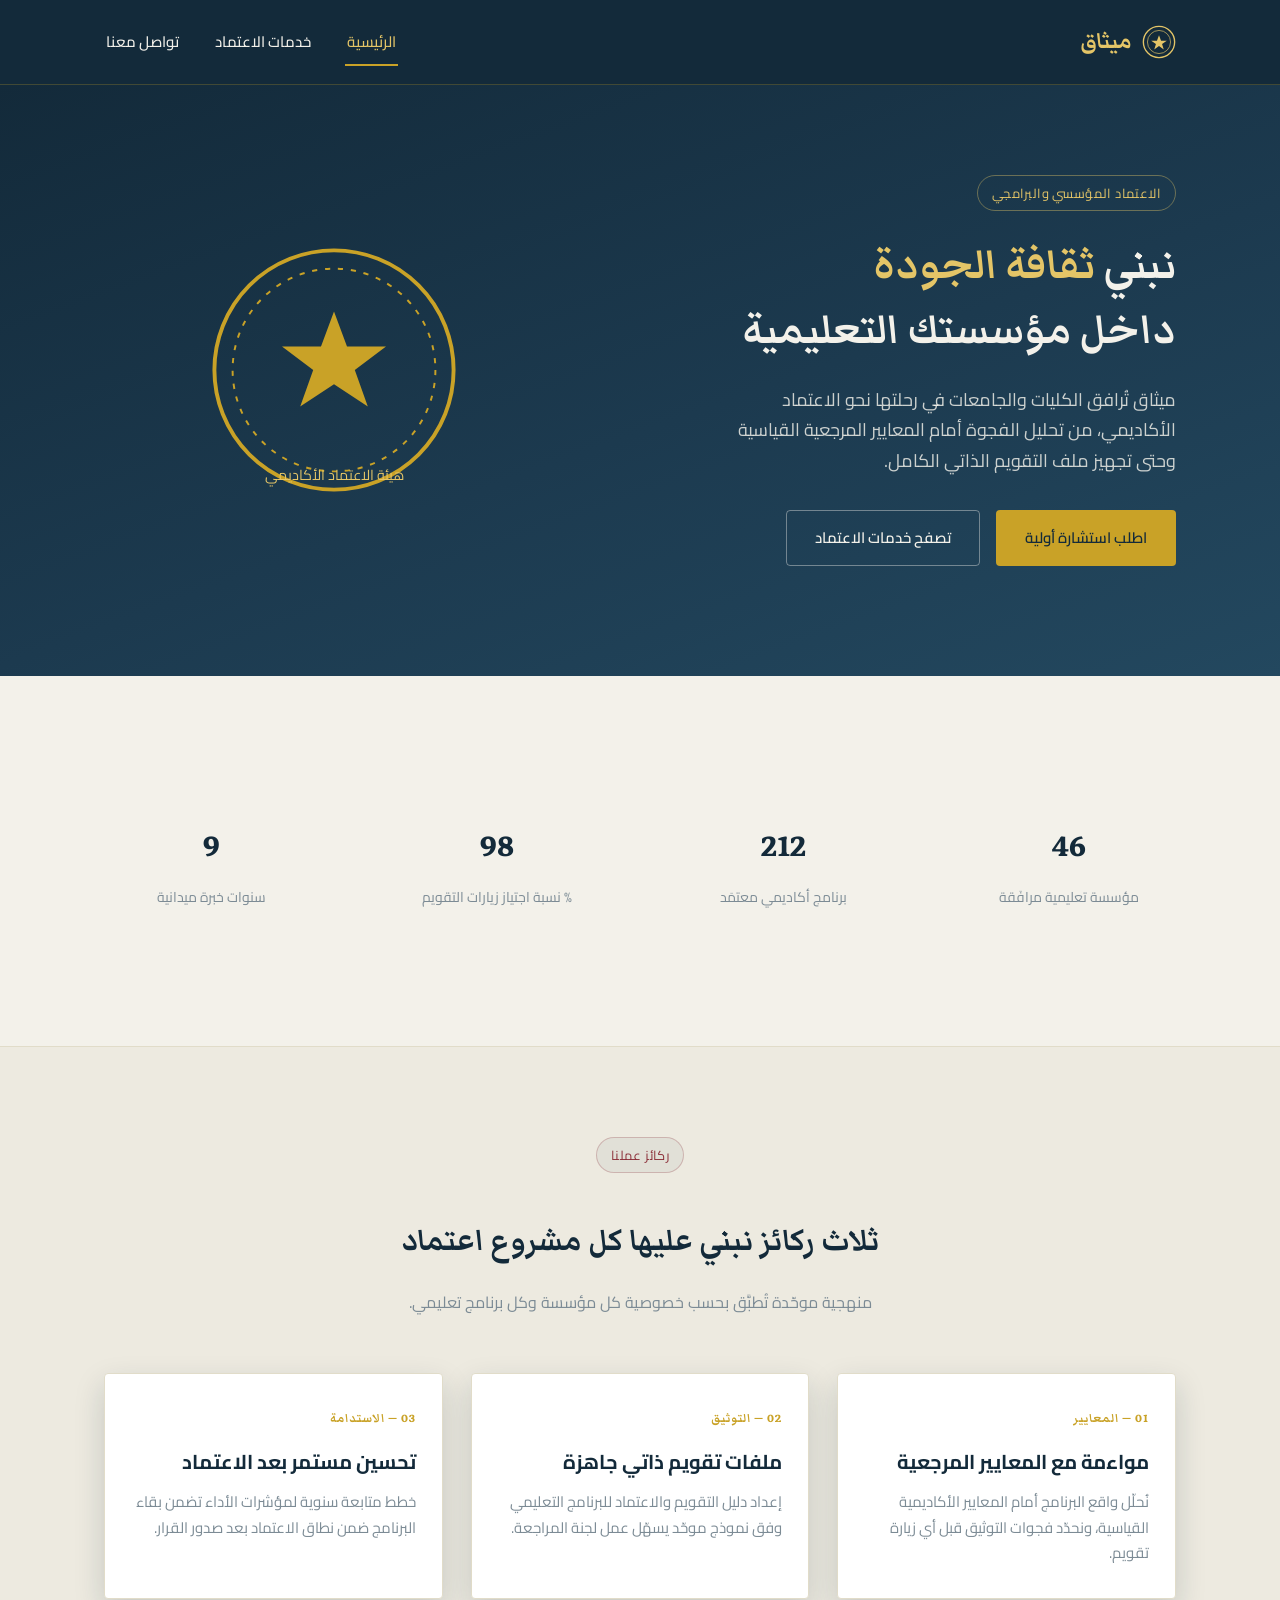
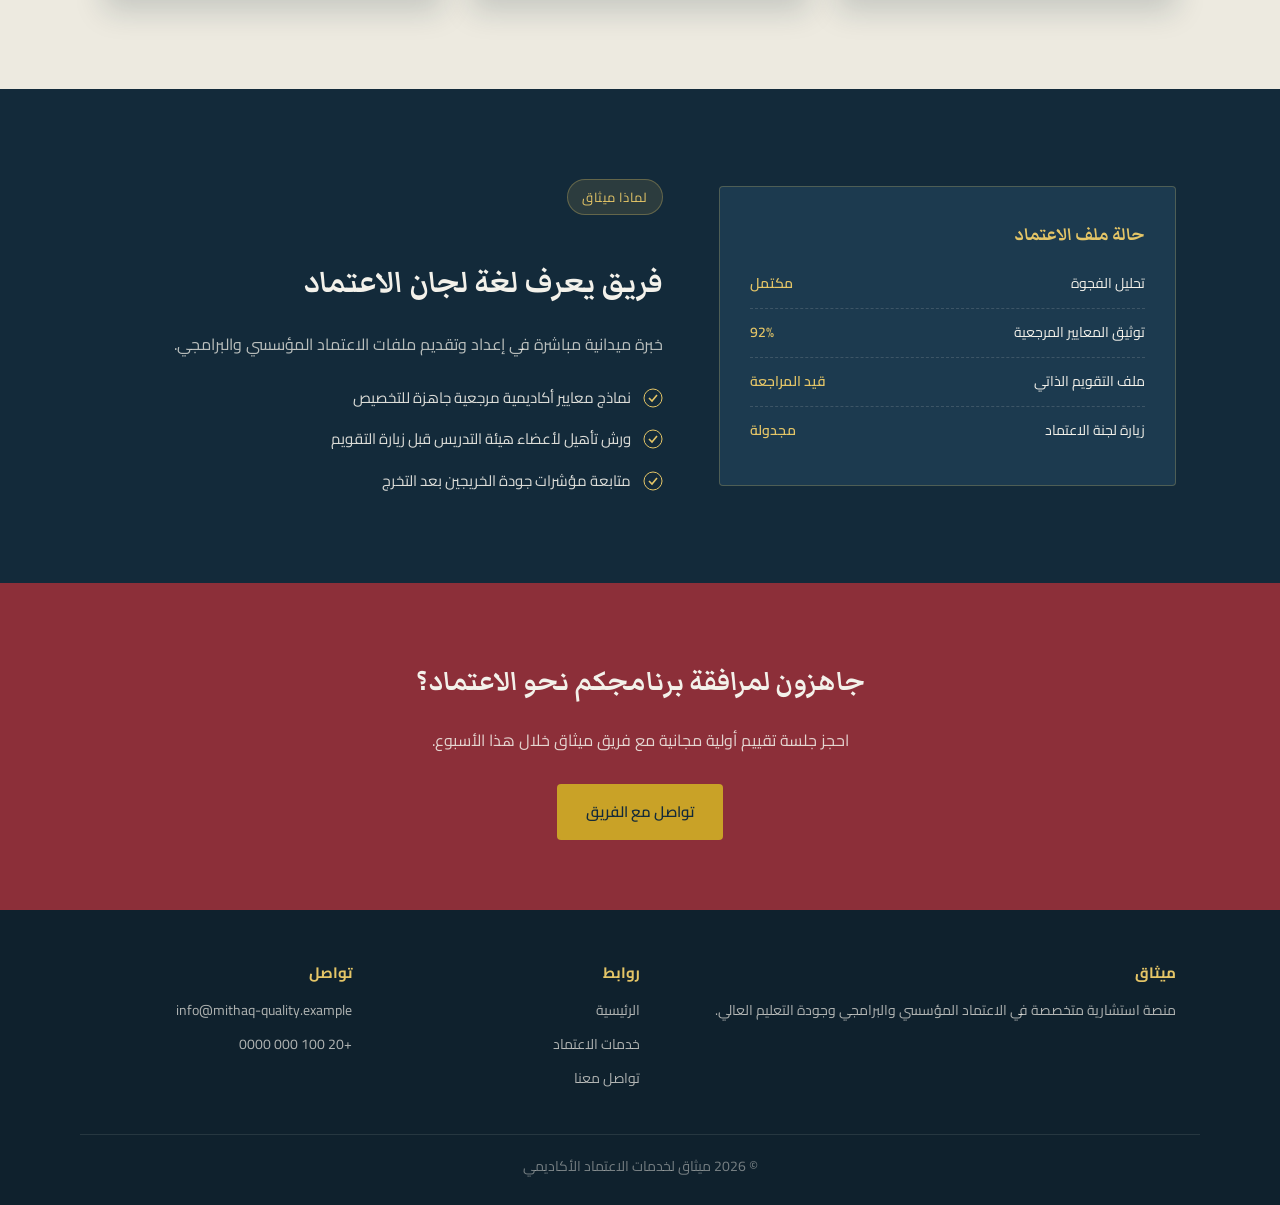
==== index.html @ 863b6e29 "up" ====
<!DOCTYPE html>
<html lang="ar" dir="rtl">
<head>
<meta charset="UTF-8">
<meta name="viewport" content="width=device-width, initial-scale=1.0">
<title>ميثاق | منصة الاعتماد المؤسسي والبرامجي</title>
<link rel="stylesheet" href="css/style.css">
</head>
<body>

<header class="site-header">
  <div class="header-inner">
    <a href="index.html" class="brand">
      <svg class="seal-mini" viewBox="0 0 100 100" fill="none"><circle cx="50" cy="50" r="46" stroke="#E4C567" stroke-width="4"/><circle cx="50" cy="50" r="34" stroke="#E4C567" stroke-width="2"/><path d="M50 30 L56 46 L73 46 L59 56 L64 72 L50 62 L36 72 L41 56 L27 46 L44 46 Z" fill="#E4C567"/></svg>
      ميثاق
    </a>
    <nav class="main-nav">
      <ul>
        <li><a href="index.html">الرئيسية</a></li>
        <li><a href="services.html">خدمات الاعتماد</a></li>
        <li><a href="contact.html">تواصل معنا</a></li>
      </ul>
    </nav>
    <button class="nav-toggle" aria-label="فتح القائمة"><span></span></button>
  </div>
</header>

<section class="hero">
  <div class="wrap hero-inner">
    <div>
      <span class="eyebrow">الاعتماد المؤسسي والبرامجي</span>
      <h1>نبني <em>ثقافة الجودة</em><br>داخل مؤسستك التعليمية</h1>
      <p class="lead">ميثاق تُرافق الكليات والجامعات في رحلتها نحو الاعتماد الأكاديمي، من تحليل الفجوة أمام المعايير المرجعية القياسية وحتى تجهيز ملف التقويم الذاتي الكامل.</p>
      <div class="btn-row">
        <a href="contact.html" class="btn btn-gold">اطلب استشارة أولية</a>
        <a href="services.html" class="btn btn-outline">تصفح خدمات الاعتماد</a>
      </div>
    </div>
    <div class="seal-wrap">
      <svg class="seal" viewBox="0 0 200 200" fill="none">
        <circle cx="100" cy="100" r="92" stroke="#C9A227" stroke-width="3"/>
        <circle cx="100" cy="100" r="78" stroke="#C9A227" stroke-width="1.5" stroke-dasharray="4 6"/>
        <path d="M100 55 L110 82 L140 82 L116 100 L126 128 L100 111 L74 128 L84 100 L60 82 L90 82 Z" fill="#C9A227"/>
        <text x="100" y="185" text-anchor="middle" fill="#E4C567" font-size="11" font-family="Cairo">هيئة الاعتماد الأكاديمي</text>
      </svg>
    </div>
  </div>
</section>

<section class="stats">
  <div class="wrap stats-grid">
    <div class="stat-item"><div class="stat-num" data-target="46">46</div><div class="stat-label">مؤسسة تعليمية مرافَقة</div></div>
    <div class="stat-item"><div class="stat-num" data-target="212">212</div><div class="stat-label">برنامج أكاديمي معتمَد</div></div>
    <div class="stat-item"><div class="stat-num" data-target="98">98</div><div class="stat-label">% نسبة اجتياز زيارات التقويم</div></div>
    <div class="stat-item"><div class="stat-num" data-target="9">9</div><div class="stat-label">سنوات خبرة ميدانية</div></div>
  </div>
</section>

<section>
  <div class="wrap">
    <div class="section-head">
      <span class="eyebrow">ركائز عملنا</span>
      <h2>ثلاث ركائز نبني عليها كل مشروع اعتماد</h2>
      <p>منهجية موحّدة تُطبَّق بحسب خصوصية كل مؤسسة وكل برنامج تعليمي.</p>
    </div>
    <div class="pillars-grid">
      <div class="pillar-card">
        <div class="pillar-num">01 — المعايير</div>
        <h3>مواءمة مع المعايير المرجعية</h3>
        <p>نُحلّل واقع البرنامج أمام المعايير الأكاديمية القياسية، ونحدّد فجوات التوثيق قبل أي زيارة تقويم.</p>
      </div>
      <div class="pillar-card">
        <div class="pillar-num">02 — التوثيق</div>
        <h3>ملفات تقويم ذاتي جاهزة</h3>
        <p>إعداد دليل التقويم والاعتماد للبرنامج التعليمي وفق نموذج موحّد يسهّل عمل لجنة المراجعة.</p>
      </div>
      <div class="pillar-card">
        <div class="pillar-num">03 — الاستدامة</div>
        <h3>تحسين مستمر بعد الاعتماد</h3>
        <p>خطط متابعة سنوية لمؤشرات الأداء تضمن بقاء البرنامج ضمن نطاق الاعتماد بعد صدور القرار.</p>
      </div>
    </div>
  </div>
</section>

<section class="about-section">
  <div class="wrap split">
    <div class="doc-card">
      <h4>حالة ملف الاعتماد</h4>
      <div class="doc-row"><span>تحليل الفجوة</span><span>مكتمل</span></div>
      <div class="doc-row"><span>توثيق المعايير المرجعية</span><span>92%</span></div>
      <div class="doc-row"><span>ملف التقويم الذاتي</span><span>قيد المراجعة</span></div>
      <div class="doc-row"><span>زيارة لجنة الاعتماد</span><span>مجدولة</span></div>
    </div>
    <div>
      <div class="section-head">
        <span class="eyebrow">لماذا ميثاق</span>
        <h2>فريق يعرف لغة لجان الاعتماد</h2>
        <p>خبرة ميدانية مباشرة في إعداد وتقديم ملفات الاعتماد المؤسسي والبرامجي.</p>
      </div>
      <ul class="checklist">
        <li><svg width="20" height="20" viewBox="0 0 20 20"><circle cx="10" cy="10" r="9" fill="none" stroke="#E4C567"/><path d="M6 10l3 3 5-6" stroke="#E4C567" fill="none" stroke-width="1.6"/></svg> نماذج معايير أكاديمية مرجعية جاهزة للتخصيص</li>
        <li><svg width="20" height="20" viewBox="0 0 20 20"><circle cx="10" cy="10" r="9" fill="none" stroke="#E4C567"/><path d="M6 10l3 3 5-6" stroke="#E4C567" fill="none" stroke-width="1.6"/></svg> ورش تأهيل لأعضاء هيئة التدريس قبل زيارة التقويم</li>
        <li><svg width="20" height="20" viewBox="0 0 20 20"><circle cx="10" cy="10" r="9" fill="none" stroke="#E4C567"/><path d="M6 10l3 3 5-6" stroke="#E4C567" fill="none" stroke-width="1.6"/></svg> متابعة مؤشرات جودة الخريجين بعد التخرج</li>
      </ul>
    </div>
  </div>
</section>

<section class="cta">
  <div class="wrap">
    <h2>جاهزون لمرافقة برنامجكم نحو الاعتماد؟</h2>
    <p>احجز جلسة تقييم أولية مجانية مع فريق ميثاق خلال هذا الأسبوع.</p>
    <a href="contact.html" class="btn btn-gold">تواصل مع الفريق</a>
  </div>
</section>

<footer class="site-footer">
  <div class="wrap footer-grid">
    <div>
      <h5>ميثاق</h5>
      <p>منصة استشارية متخصصة في الاعتماد المؤسسي والبرامجي وجودة التعليم العالي.</p>
    </div>
    <div>
      <h5>روابط</h5>
      <ul>
        <li><a href="index.html">الرئيسية</a></li>
        <li><a href="services.html">خدمات الاعتماد</a></li>
        <li><a href="contact.html">تواصل معنا</a></li>
      </ul>
    </div>
    <div>
      <h5>تواصل</h5>
      <ul>
        <li>info@mithaq-quality.example</li>
        <li>+20 100 000 0000</li>
      </ul>
    </div>
  </div>
  <div class="wrap footer-bottom">© <span id="year"></span> ميثاق لخدمات الاعتماد الأكاديمي</div>
</footer>

<button class="back-top" id="backTop" aria-label="العودة للأعلى">↑</button>

<script src="js/script.js"></script>
</body>
</html>
---- css/style.css ----
/* ============================================================
   ميثاق — منصة الاعتماد المؤسسي والبرامجي
   ============================================================ */

@import url('https://fonts.googleapis.com/css2?family=Markazi+Text:wght@500;600;700&family=Cairo:wght@400;500;600;700&display=swap');

:root {
  --navy: #132A3A;
  --navy-2: #1C3A4F;
  --navy-3: #23485F;
  --parchment: #EDEAE0;
  --parchment-2: #E1DCC9;
  --gold: #C9A227;
  --gold-light: #E4C567;
  --burgundy: #8C2F39;
  --text-light: #F3F1EA;
  --text-navy: #16222C;
  --muted: #7C8B95;
  --radius: 4px;
  --font-display: 'Markazi Text', serif;
  --font-body: 'Cairo', sans-serif;
  --shadow: 0 12px 30px rgba(19, 42, 58, 0.18);
}

* { box-sizing: border-box; }
html { scroll-behavior: smooth; }

body {
  margin: 0;
  font-family: var(--font-body);
  background: var(--parchment);
  color: var(--text-navy);
  line-height: 1.7;
}

img { max-width: 100%; display: block; }
a { color: inherit; text-decoration: none; }
ul { margin: 0; padding: 0; list-style: none; }

.wrap { max-width: 1120px; margin: 0 auto; padding: 0 24px; }

/* ---------- Header ---------- */
header.site-header {
  background: var(--navy);
  color: var(--text-light);
  position: sticky;
  top: 0;
  z-index: 50;
  border-bottom: 1px solid rgba(201, 162, 39, 0.25);
}

.header-inner {
  display: flex;
  align-items: center;
  justify-content: space-between;
  padding: 18px 24px;
  max-width: 1120px;
  margin: 0 auto;
}

.brand {
  display: flex;
  align-items: center;
  gap: 10px;
  font-family: var(--font-display);
  font-size: 28px;
  font-weight: 700;
  color: var(--gold-light);
}

.brand .seal-mini { width: 34px; height: 34px; }

.main-nav ul {
  display: flex;
  gap: 32px;
}

.main-nav a {
  font-size: 15px;
  font-weight: 500;
  padding: 8px 2px;
  border-bottom: 2px solid transparent;
  transition: border-color .2s ease, color .2s ease;
}

.main-nav a:hover,
.main-nav a.active {
  border-color: var(--gold);
  color: var(--gold-light);
}

/* زر القائمة للموبايل — INTERN-TASK #1: الزر موجود بالتنسيق الكامل
   لكنه بلا أي وظيفة برمجية حتى الآن. راجع js/script.js */
.nav-toggle {
  display: none;
  background: none;
  border: 1px solid rgba(228, 197, 103, .4);
  border-radius: var(--radius);
  padding: 8px 10px;
  cursor: pointer;
}
.nav-toggle span,
.nav-toggle span::before,
.nav-toggle span::after {
  content: "";
  display: block;
  width: 20px;
  height: 2px;
  background: var(--gold-light);
  position: relative;
}
.nav-toggle span::before { top: -6px; }
.nav-toggle span::after { top: 4px; }

/* ---------- Hero ---------- */
.hero {
  background: linear-gradient(160deg, var(--navy) 0%, var(--navy-2) 55%, var(--navy-3) 100%);
  color: var(--text-light);
  padding: 90px 0 110px;
  position: relative;
  overflow: hidden;
}

.hero-inner {
  display: grid;
  grid-template-columns: 1.1fr 0.9fr;
  gap: 48px;
  align-items: center;
}

.eyebrow {
  display: inline-block;
  font-size: 13px;
  letter-spacing: .4px;
  color: var(--gold-light);
  border: 1px solid rgba(228,197,103,.4);
  padding: 6px 14px;
  border-radius: 999px;
  margin-bottom: 22px;
}

.hero h1 {
  font-family: var(--font-display);
  font-size: 52px;
  line-height: 1.25;
  margin: 0 0 22px;
  color: var(--text-light);
}

.hero h1 em {
  font-style: normal;
  color: var(--gold-light);
}

.hero p.lead {
  font-size: 18px;
  color: rgba(243,241,234,.82);
  max-width: 46ch;
  margin-bottom: 34px;
}

.btn-row { display: flex; gap: 16px; flex-wrap: wrap; }

.btn {
  display: inline-block;
  padding: 14px 28px;
  border-radius: var(--radius);
  font-weight: 600;
  font-size: 15px;
  cursor: pointer;
  border: 1px solid transparent;
  transition: transform .15s ease, box-shadow .15s ease;
}
.btn:hover { transform: translateY(-2px); }

.btn-gold { background: var(--gold); color: var(--navy); }
.btn-gold:hover { box-shadow: 0 10px 22px rgba(201,162,39,.35); }

.btn-outline { border-color: rgba(243,241,234,.4); color: var(--text-light); }
.btn-outline:hover { border-color: var(--gold-light); color: var(--gold-light); }

/* الختم / الشعار الرسمي — العنصر المميز للتصميم */
.seal-wrap { display: flex; justify-content: center; align-items: center; }
.seal {
  width: 260px;
  height: 260px;
  animation: seal-stamp 900ms cubic-bezier(.2,1.4,.4,1) both;
  animation-delay: .15s;
}
@keyframes seal-stamp {
  0%   { transform: scale(2.4) rotate(-14deg); opacity: 0; }
  60%  { transform: scale(.94) rotate(3deg); opacity: 1; }
  100% { transform: scale(1) rotate(0deg); opacity: 1; }
}
@media (prefers-reduced-motion: reduce) {
  .seal { animation: none; }
}

/* ---------- Stats ---------- */
.stats {
  background: var(--text-light);
  border-bottom: 1px solid var(--parchment-2);
}
.stats-grid {
  display: grid;
  grid-template-columns: repeat(4, 1fr);
  gap: 24px;
  padding: 46px 0;
}
.stat-item { text-align: center; }
.stat-num {
  font-family: var(--font-display);
  font-size: 40px;
  font-weight: 700;
  color: var(--navy);
}
/* INTERN-TASK #8: الأرقام هنا ثابتة. المطلوب تشغيل عداد تصاعدي
   عند دخول القسم إلى نطاق الرؤية (Intersection Observer) —
   الدالة animateCounters() في js/script.js موجودة لكنها فارغة. */
.stat-label { color: var(--muted); font-size: 14px; margin-top: 6px; }

/* ---------- Sections ---------- */
section { padding: 90px 0; }
.section-head { max-width: 640px; margin: 0 auto 56px; text-align: center; }
.section-head .eyebrow { background: rgba(19,42,58,.05); color: var(--burgundy); border-color: rgba(140,47,57,.25); }
.section-head h2 {
  font-family: var(--font-display);
  font-size: 38px;
  margin: 14px 0 12px;
  color: var(--navy);
}
.section-head p { color: var(--muted); font-size: 16px; }

.pillars-grid {
  display: grid;
  grid-template-columns: repeat(3, 1fr);
  gap: 28px;
}
.pillar-card {
  background: #fff;
  border: 1px solid var(--parchment-2);
  border-radius: var(--radius);
  padding: 32px 26px;
  box-shadow: var(--shadow);
}
.pillar-num {
  font-family: var(--font-display);
  font-size: 15px;
  color: var(--gold);
  font-weight: 700;
  margin-bottom: 14px;
  letter-spacing: 1px;
}
.pillar-card h3 { margin: 0 0 10px; font-size: 20px; color: var(--navy); }
.pillar-card p { color: var(--muted); font-size: 15px; margin: 0; }

/* ---------- About / split ---------- */
.about-section { background: var(--navy); color: var(--text-light); }
.split {
  display: grid;
  grid-template-columns: .9fr 1.1fr;
  gap: 56px;
  align-items: center;
}
.about-section .section-head { text-align: right; margin: 0 0 24px; max-width: none; }
.about-section .section-head .eyebrow { background: rgba(228,197,103,.12); color: var(--gold-light); border-color: rgba(228,197,103,.3); }
.about-section .section-head h2 { color: var(--text-light); }
.about-section .section-head p { color: rgba(243,241,234,.75); }

.checklist { display: grid; gap: 16px; margin-top: 26px; }
.checklist li {
  display: flex;
  gap: 12px;
  align-items: flex-start;
  color: rgba(243,241,234,.9);
  font-size: 15px;
}
.checklist svg { flex-shrink: 0; margin-top: 3px; }

.doc-card {
  background: var(--navy-2);
  border: 1px solid rgba(228,197,103,.25);
  border-radius: var(--radius);
  padding: 30px;
}
.doc-card h4 { font-family: var(--font-display); font-size: 22px; margin: 0 0 6px; color: var(--gold-light); }
.doc-row { display: flex; justify-content: space-between; padding: 12px 0; border-bottom: 1px dashed rgba(243,241,234,.15); font-size: 14px; }
.doc-row:last-child { border-bottom: none; }
.doc-row span:last-child { color: var(--gold-light); font-weight: 600; }

/* ---------- CTA ---------- */
.cta {
  background: var(--burgundy);
  color: var(--text-light);
  text-align: center;
  padding: 70px 0;
}
.cta h2 { font-family: var(--font-display); font-size: 34px; margin: 0 0 14px; }
.cta p { color: rgba(243,241,234,.85); margin-bottom: 30px; }

/* ---------- Footer ---------- */
footer.site-footer {
  background: #0F212D;
  color: rgba(243,241,234,.7);
  padding: 50px 0 26px;
  font-size: 14px;
}
.footer-grid { display: grid; grid-template-columns: 2fr 1fr 1fr; gap: 40px; margin-bottom: 34px; }
.footer-grid h5 { color: var(--gold-light); font-size: 15px; margin: 0 0 14px; }
.footer-grid ul li { margin-bottom: 10px; }
.footer-bottom { border-top: 1px solid rgba(243,241,234,.1); padding-top: 20px; text-align: center; color: rgba(243,241,234,.45); }
/* INTERN-TASK #10: السنة هنا مكتوبة يدويًا بدل قراءتها من Date()
   الحالية عبر جافاسكريبت — لاحظ عنصر #year في index/about/services/contact */

/* ---------- Back to top ---------- */
.back-top {
  position: fixed;
  bottom: 26px;
  left: 26px;
  width: 44px;
  height: 44px;
  border-radius: 50%;
  background: var(--gold);
  color: var(--navy);
  display: none; /* INTERN-TASK #6: يجب إظهار الزر عبر JS بعد تمرير
                     الصفحة مسافة معينة، وإخفاؤه عند العودة لأعلى.
                     راجع onScroll() في js/script.js */
  align-items: center;
  justify-content: center;
  border: none;
  cursor: pointer;
  box-shadow: var(--shadow);
}

/* ---------- Page header (inner pages) ---------- */
.page-header {
  background: var(--navy);
  color: var(--text-light);
  padding: 64px 0 54px;
}
.page-header .eyebrow { background: rgba(228,197,103,.12); color: var(--gold-light); border-color: rgba(228,197,103,.3); }
.page-header h1 { font-family: var(--font-display); font-size: 42px; margin: 14px 0 10px; }
.page-header p { color: rgba(243,241,234,.75); max-width: 60ch; }

/* ---------- Services / accordion ---------- */
.services-grid { display: grid; gap: 20px; }
.faq-item {
  background: #fff;
  border: 1px solid var(--parchment-2);
  border-radius: var(--radius);
}
.faq-q {
  width: 100%;
  text-align: right;
  background: none;
  border: none;
  padding: 22px 26px;
  font-family: var(--font-body);
  font-size: 17px;
  font-weight: 600;
  color: var(--navy);
  cursor: pointer;
  display: flex;
  justify-content: space-between;
  align-items: center;
}
.faq-q .plus { color: var(--gold); font-size: 22px; transition: transform .2s ease; }
.faq-item.open .faq-q .plus { transform: rotate(45deg); }
.faq-a {
  max-height: 0;
  overflow: hidden;
  transition: max-height .25s ease;
  padding: 0 26px;
  color: var(--muted);
  font-size: 15px;
}
.faq-item.open .faq-a { max-height: 240px; padding-bottom: 22px; }
/* INTERN-TASK #5: الأكورديون يعمل فقط على العنصر الأول لأن
   الكود في js/script.js يستخدم querySelector بدل querySelectorAll
   عند ربط الحدث click. */

/* ---------- Programs table ---------- */
.programs-table { width: 100%; border-collapse: collapse; margin-top: 20px; background: #fff; }
.programs-table th, .programs-table td { padding: 16px 18px; text-align: right; border-bottom: 1px solid var(--parchment-2); font-size: 14.5px; }
.programs-table th { background: var(--navy); color: var(--text-light); font-weight: 600; }
.badge { padding: 4px 12px; border-radius: 999px; font-size: 12.5px; font-weight: 600; }
.badge-full { background: rgba(140,47,57,.1); color: var(--burgundy); }
.badge-part { background: rgba(201,162,39,.15); color: #8a6c14; }

/* ---------- Contact ---------- */
.contact-grid { display: grid; grid-template-columns: 1fr 1fr; gap: 48px; }
.info-card { background: var(--navy); color: var(--text-light); border-radius: var(--radius); padding: 36px; }
.info-card h3 { font-family: var(--font-display); font-size: 24px; color: var(--gold-light); margin-top: 0; }
.info-row { display: flex; gap: 12px; padding: 14px 0; border-bottom: 1px dashed rgba(243,241,234,.15); font-size: 14.5px; }
.info-row:last-child { border-bottom: none; }

.form-field { margin-bottom: 20px; }
.form-field label { display: block; font-size: 14px; font-weight: 600; margin-bottom: 8px; color: var(--navy); }
.form-field input, .form-field select, .form-field textarea {
  width: 100%;
  padding: 13px 14px;
  border: 1px solid var(--parchment-2);
  border-radius: var(--radius);
  font-family: var(--font-body);
  font-size: 14.5px;
  background: #fff;
}
.form-field textarea { resize: vertical; min-height: 110px; }
.form-note { font-size: 13px; color: var(--muted); margin-top: 4px; }
.form-status { display: none; padding: 12px 16px; border-radius: var(--radius); font-size: 14px; margin-bottom: 18px; }
.form-status.error { display: block; background: rgba(140,47,57,.08); color: var(--burgundy); }
.form-status.success { display: block; background: rgba(76,140,90,.1); color: #2f6b3e; }
/* INTERN-TASK #4: النموذج الآن يرسل حتى لو الحقول فارغة —
   المطلوب إضافة تحقق (validation) قبل الإرسال وإظهار .form-status
   بالحالة المناسبة. راجع handleContactSubmit() في js/script.js */

/* ---------- Responsive ---------- */
@media (max-width: 900px) {
  .hero-inner { grid-template-columns: 1fr; text-align: center; }
  .btn-row { justify-content: center; }
  .seal-wrap { order: -1; }
  .stats-grid { grid-template-columns: repeat(2, 1fr); }
  .pillars-grid { grid-template-columns: 1fr; }
  .split { grid-template-columns: 1fr; }
  .about-section .section-head { text-align: center; }
  .footer-grid { grid-template-columns: 1fr; }
  .contact-grid { grid-template-columns: 1fr; }
  .main-nav { display: none; }
  .nav-toggle { display: inline-flex; flex-direction: column; gap: 4px; }
}
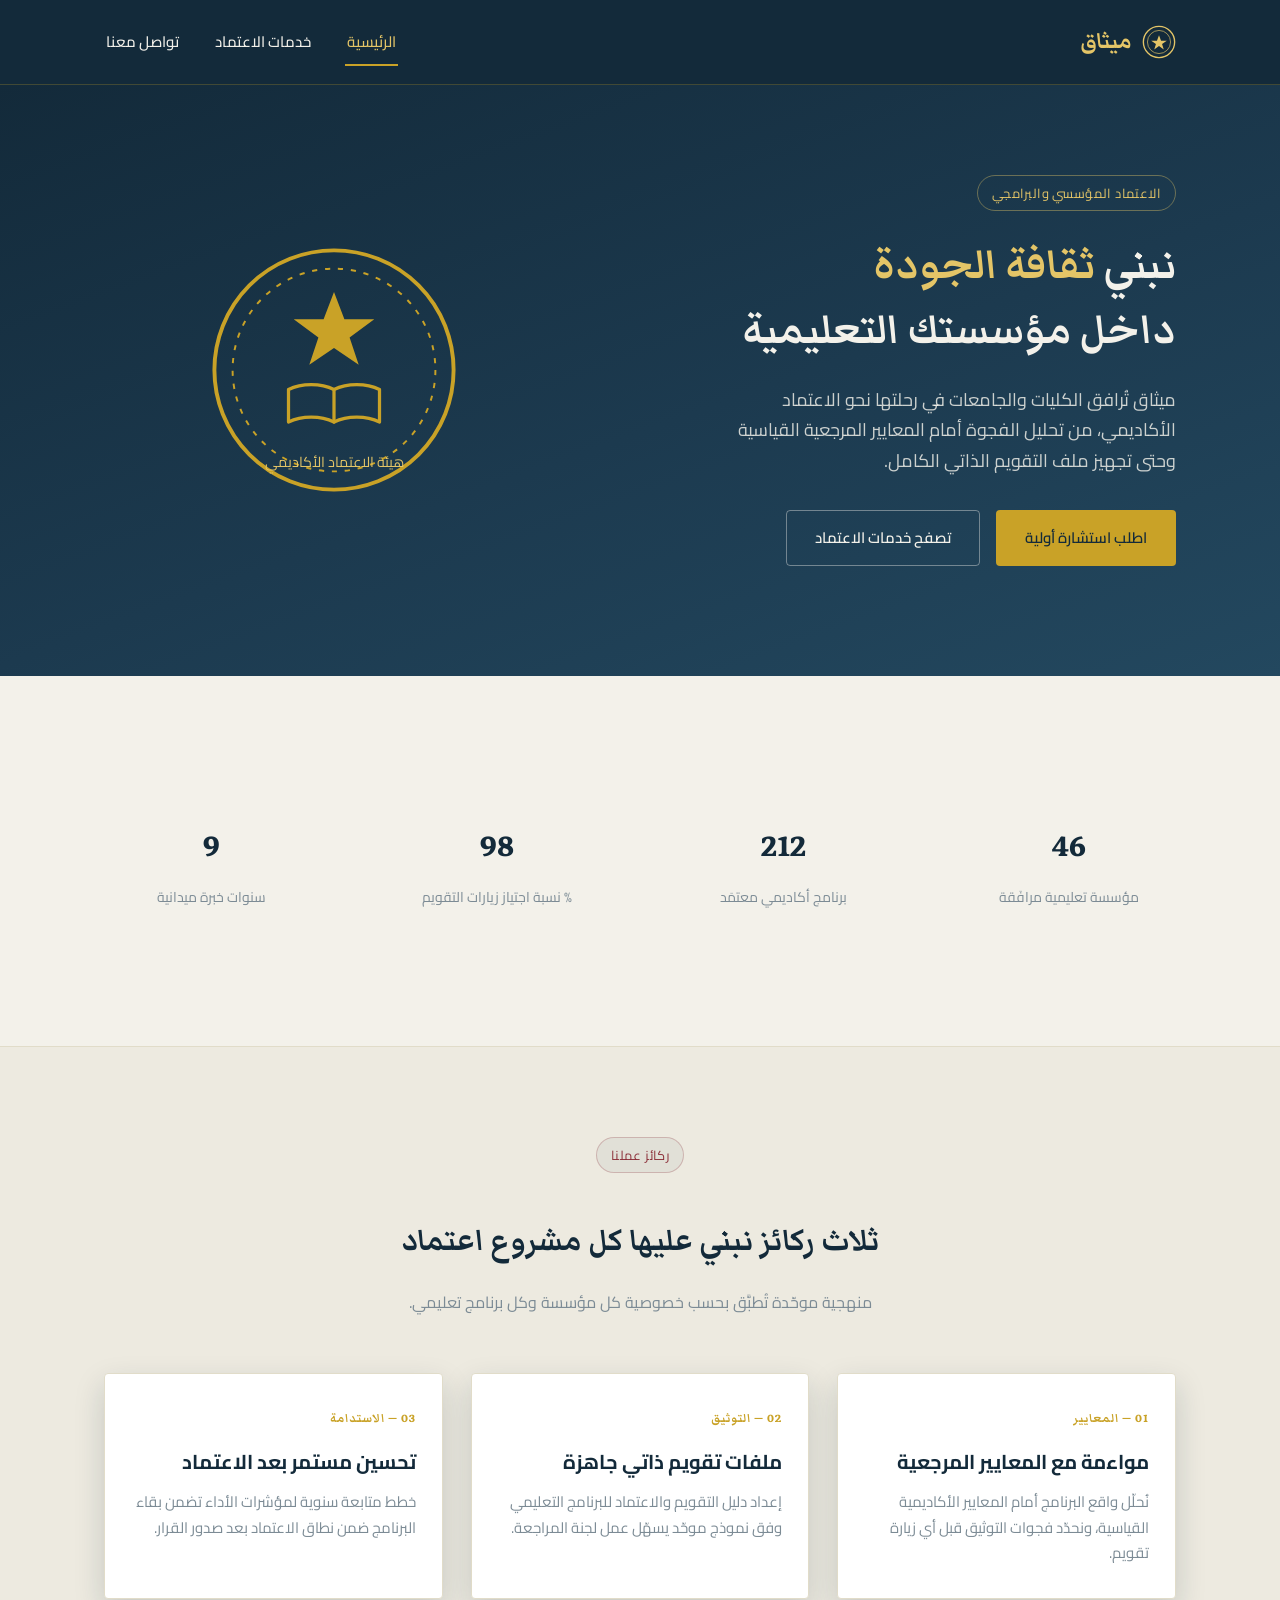
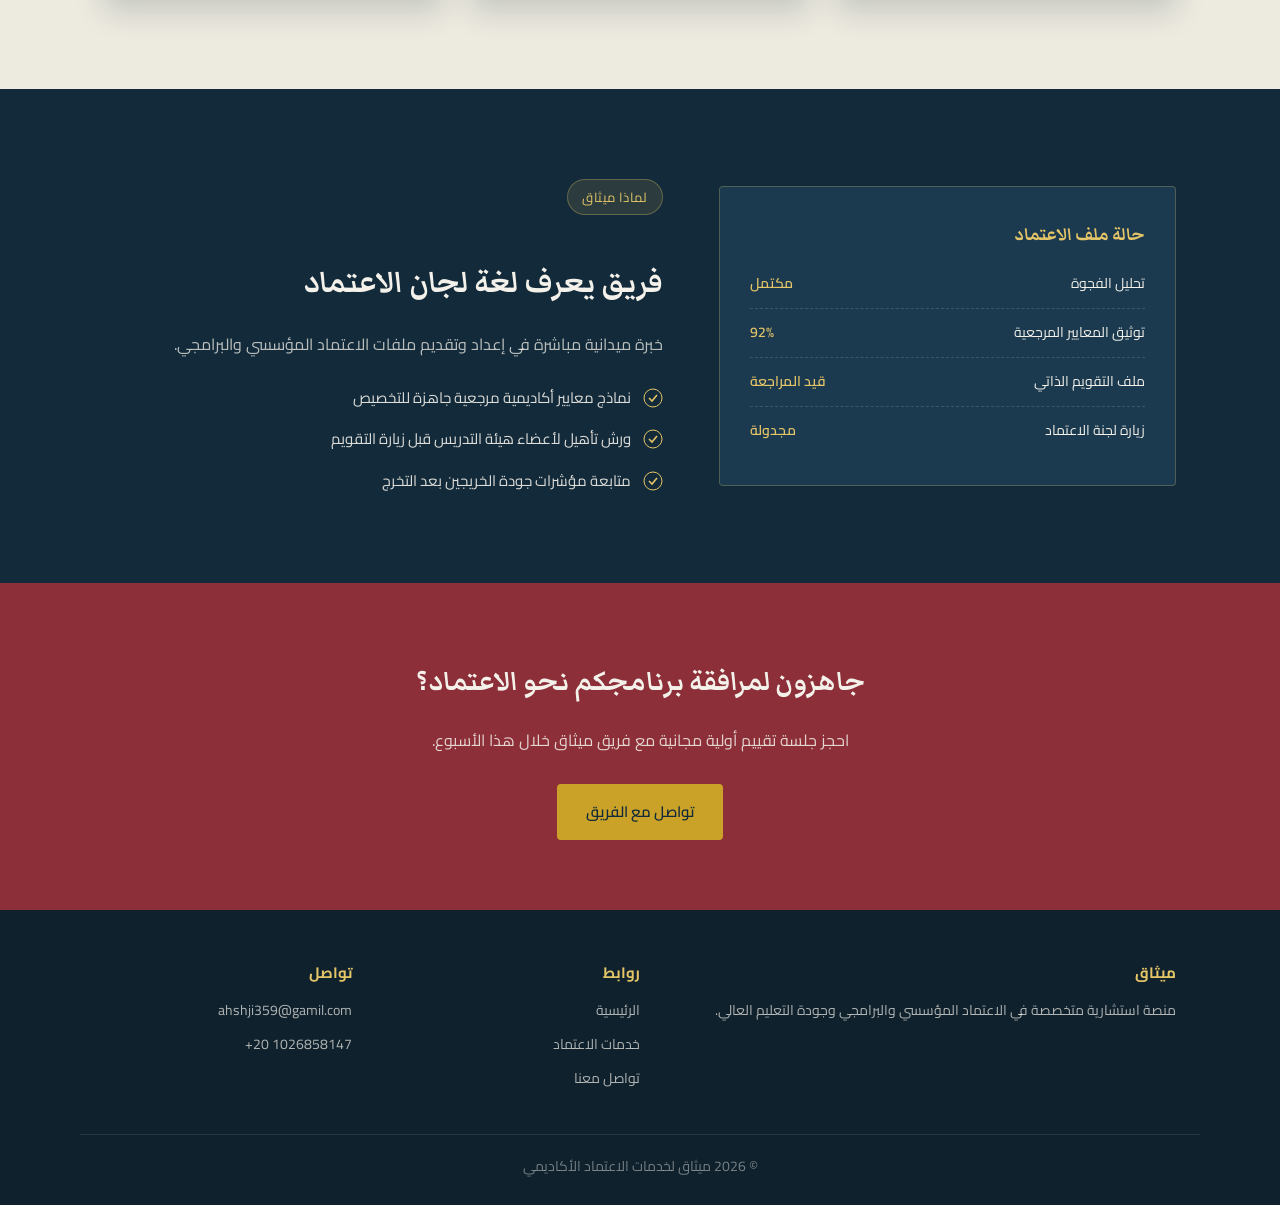
==== commit 98411ed1: "Final project submission" ====
--- a/index.html
+++ b/index.html
@@ -1,17 +1,21 @@
 <!DOCTYPE html>
 <html lang="ar" dir="rtl">
 <head>
-<meta charset="UTF-8">
-<meta name="viewport" content="width=device-width, initial-scale=1.0">
-<title>ميثاق | منصة الاعتماد المؤسسي والبرامجي</title>
-<link rel="stylesheet" href="css/style.css">
+  <meta charset="UTF-8">
+  <meta name="viewport" content="width=device-width, initial-scale=1.0">
+  <title>ميثاق | منصة الاعتماد المؤسسي والبرامجي</title>
+  <link rel="stylesheet" href="css/style.css">
 </head>
 <body>
 
 <header class="site-header">
   <div class="header-inner">
     <a href="index.html" class="brand">
-      <svg class="seal-mini" viewBox="0 0 100 100" fill="none"><circle cx="50" cy="50" r="46" stroke="#E4C567" stroke-width="4"/><circle cx="50" cy="50" r="34" stroke="#E4C567" stroke-width="2"/><path d="M50 30 L56 46 L73 46 L59 56 L64 72 L50 62 L36 72 L41 56 L27 46 L44 46 Z" fill="#E4C567"/></svg>
+      <svg class="seal-mini" viewBox="0 0 100 100" fill="none" aria-hidden="true">
+        <circle cx="50" cy="50" r="46" stroke="#E4C567" stroke-width="4"/>
+        <circle cx="50" cy="50" r="34" stroke="#E4C567" stroke-width="2"/>
+        <path d="M50 30 L56 46 L73 46 L59 56 L64 72 L50 62 L36 72 L41 56 L27 46 L44 46 Z" fill="#E4C567"/>
+      </svg>
       ميثاق
     </a>
     <nav class="main-nav">
@@ -28,8 +32,7 @@
 <section class="hero">
   <div class="wrap hero-inner">
     <div>
-      <span class="eyebrow">الاعتماد المؤسسي والبرامجي</span>
-      <h1>نبني <em>ثقافة الجودة</em><br>داخل مؤسستك التعليمية</h1>
+<a href="#pillars" class="eyebrow">الاعتماد المؤسسي والبرامجي</a>      <h1>نبني <em>ثقافة الجودة</em><br>داخل مؤسستك التعليمية</h1>
       <p class="lead">ميثاق تُرافق الكليات والجامعات في رحلتها نحو الاعتماد الأكاديمي، من تحليل الفجوة أمام المعايير المرجعية القياسية وحتى تجهيز ملف التقويم الذاتي الكامل.</p>
       <div class="btn-row">
         <a href="contact.html" class="btn btn-gold">اطلب استشارة أولية</a>
@@ -37,11 +40,20 @@
       </div>
     </div>
     <div class="seal-wrap">
-      <svg class="seal" viewBox="0 0 200 200" fill="none">
+      <svg class="seal" viewBox="0 0 200 200" fill="none" aria-hidden="true">
         <circle cx="100" cy="100" r="92" stroke="#C9A227" stroke-width="3"/>
         <circle cx="100" cy="100" r="78" stroke="#C9A227" stroke-width="1.5" stroke-dasharray="4 6"/>
-        <path d="M100 55 L110 82 L140 82 L116 100 L126 128 L100 111 L74 128 L84 100 L60 82 L90 82 Z" fill="#C9A227"/>
-        <text x="100" y="185" text-anchor="middle" fill="#E4C567" font-size="11" font-family="Cairo">هيئة الاعتماد الأكاديمي</text>
+        
+        <!-- النجمة -->
+        <path d="M100 40 L108 61 L131 61 L112 75 L119 96 L100 83 L81 96 L88 75 L69 61 L92 61 Z" fill="#C9A227"/>
+        
+        <!-- رسمة الكتاب المفتوح -->
+        <g stroke="#C9A227" stroke-width="2.5" stroke-linecap="round" stroke-linejoin="round" fill="none">
+          <path d="M100 115 C90 110 75 110 65 115 L65 140 C75 135 90 135 100 140 C110 135 125 135 135 140 L135 115 C125 110 110 110 100 115 Z"/>
+          <line x1="100" y1="115" x2="100" y2="140" />
+        </g>
+
+        <text x="100" y="175" text-anchor="middle" fill="#E4C567" font-size="11" font-family="Cairo">هيئة الاعتماد الأكاديمي</text>
       </svg>
     </div>
   </div>
@@ -56,7 +68,7 @@
   </div>
 </section>
 
-<section>
+<section id="pillars">
   <div class="wrap">
     <div class="section-head">
       <span class="eyebrow">ركائز عملنا</span>
@@ -99,9 +111,9 @@
         <p>خبرة ميدانية مباشرة في إعداد وتقديم ملفات الاعتماد المؤسسي والبرامجي.</p>
       </div>
       <ul class="checklist">
-        <li><svg width="20" height="20" viewBox="0 0 20 20"><circle cx="10" cy="10" r="9" fill="none" stroke="#E4C567"/><path d="M6 10l3 3 5-6" stroke="#E4C567" fill="none" stroke-width="1.6"/></svg> نماذج معايير أكاديمية مرجعية جاهزة للتخصيص</li>
-        <li><svg width="20" height="20" viewBox="0 0 20 20"><circle cx="10" cy="10" r="9" fill="none" stroke="#E4C567"/><path d="M6 10l3 3 5-6" stroke="#E4C567" fill="none" stroke-width="1.6"/></svg> ورش تأهيل لأعضاء هيئة التدريس قبل زيارة التقويم</li>
-        <li><svg width="20" height="20" viewBox="0 0 20 20"><circle cx="10" cy="10" r="9" fill="none" stroke="#E4C567"/><path d="M6 10l3 3 5-6" stroke="#E4C567" fill="none" stroke-width="1.6"/></svg> متابعة مؤشرات جودة الخريجين بعد التخرج</li>
+        <li><svg width="20" height="20" viewBox="0 0 20 20" aria-hidden="true"><circle cx="10" cy="10" r="9" fill="none" stroke="#E4C567"/><path d="M6 10l3 3 5-6" stroke="#E4C567" fill="none" stroke-width="1.6"/></svg> نماذج معايير أكاديمية مرجعية جاهزة للتخصيص</li>
+        <li><svg width="20" height="20" viewBox="0 0 20 20" aria-hidden="true"><circle cx="10" cy="10" r="9" fill="none" stroke="#E4C567"/><path d="M6 10l3 3 5-6" stroke="#E4C567" fill="none" stroke-width="1.6"/></svg> ورش تأهيل لأعضاء هيئة التدريس قبل زيارة التقويم</li>
+        <li><svg width="20" height="20" viewBox="0 0 20 20" aria-hidden="true"><circle cx="10" cy="10" r="9" fill="none" stroke="#E4C567"/><path d="M6 10l3 3 5-6" stroke="#E4C567" fill="none" stroke-width="1.6"/></svg> متابعة مؤشرات جودة الخريجين بعد التخرج</li>
       </ul>
     </div>
   </div>
@@ -132,8 +144,8 @@
     <div>
       <h5>تواصل</h5>
       <ul>
-        <li>info@mithaq-quality.example</li>
-        <li>+20 100 000 0000</li>
+        <li><a href="mailto:ahshji359@gamil.com">ahshji359@gamil.com</a></li>
+        <li><a href="tel:+201021904453" dir="ltr">+20 1026858147</a></li>
       </ul>
     </div>
   </div>
@@ -144,4 +156,4 @@
 
 <script src="js/script.js"></script>
 </body>
-</html>
+</html>
--- a/css/style.css
+++ b/css/style.css
@@ -426,5 +426,23 @@
   .footer-grid { grid-template-columns: 1fr; }
   .contact-grid { grid-template-columns: 1fr; }
   .main-nav { display: none; }
+  .main-nav.open {
+    display: block;
+    position: absolute;
+    top: 75px;
+    right: 20px;
+    background: var(--navy);
+    width: 220px;
+    border: 1px solid rgba(228,197,103,.3);
+    border-radius: var(--radius);
+    padding: 15px;
+    z-index: 1000;
+}
+
+.main-nav.open ul {
+    display: flex;
+    flex-direction: column;
+    gap: 15px;
+}
   .nav-toggle { display: inline-flex; flex-direction: column; gap: 4px; }
 }
